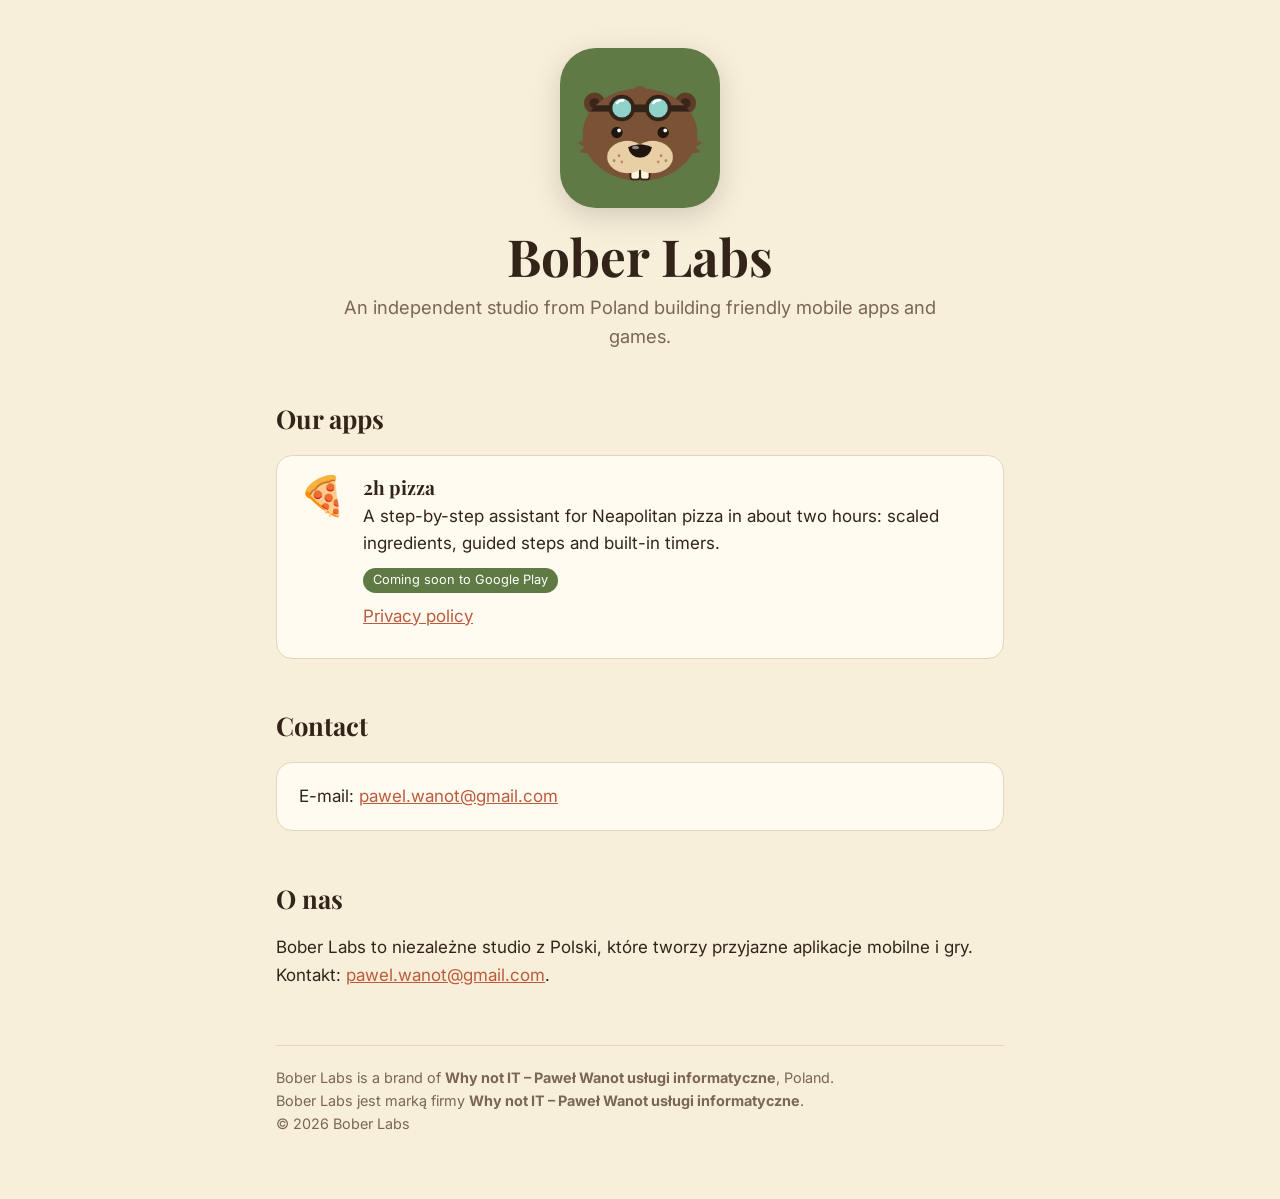
==== index.html @ 7337d67d "Bober Labs site: landing and 2h pizza privacy policy Co-Authored-By: Claude Opus 5.5 <noreply@anthro" ====
<!doctype html>
<html lang="en">
<head>
  <meta charset="utf-8">
  <meta name="viewport" content="width=device-width, initial-scale=1">
  <title>Bober Labs</title>
  <meta name="description" content="Bober Labs — independent studio making mobile apps and games.">
  <link rel="icon" type="image/png" href="icon.png">
  <link rel="preconnect" href="https://fonts.googleapis.com">
  <link rel="preconnect" href="https://fonts.gstatic.com" crossorigin>
  <link href="https://fonts.googleapis.com/css2?family=Inter:wght@400;600&family=Playfair+Display:wght@700&display=swap" rel="stylesheet">
  <link rel="stylesheet" href="style.css">
</head>
<body>
  <main class="wrap">
    <section class="hero">
      <img src="icon.png" alt="Bober Labs logo — a beaver wearing lab goggles">
      <h1>Bober Labs</h1>
      <p class="tagline">An independent studio from Poland building friendly mobile apps and games.</p>
    </section>

    <h2>Our apps</h2>
    <div class="card app">
      <div class="emoji" aria-hidden="true">🍕</div>
      <div>
        <h3>2h pizza</h3>
        <p>A step-by-step assistant for Neapolitan pizza in about two hours: scaled ingredients, guided steps and built-in timers.</p>
        <span class="badge">Coming soon to Google Play</span>
        <p class="links" style="margin-top:10px"><a href="2h-pizza/privacy/">Privacy policy</a></p>
      </div>
    </div>

    <h2>Contact</h2>
    <div class="card">
      <p style="margin:0">E-mail: <a href="mailto:pawel.wanot@gmail.com">pawel.wanot@gmail.com</a></p>
    </div>

    <h2>O nas</h2>
    <p>Bober Labs to niezależne studio z Polski, które tworzy przyjazne aplikacje mobilne i gry. Kontakt: <a href="mailto:pawel.wanot@gmail.com">pawel.wanot@gmail.com</a>.</p>

    <footer>
      Bober Labs is a brand of <strong>Why not IT – Paweł Wanot usługi informatyczne</strong>, Poland.<br>
      Bober Labs jest marką firmy <strong>Why not IT – Paweł Wanot usługi informatyczne</strong>.<br>
      © 2026 Bober Labs
    </footer>
  </main>
</body>
</html>
---- style.css ----
:root {
  --bg: #F7EFDA;
  --surface: #FFFBF1;
  --text: #33241A;
  --muted: #7A6653;
  --accent: #BC5B3C;
  --olive: #5F7A44;
  --line: #E4D6B8;
}
@media (prefers-color-scheme: dark) {
  :root {
    --bg: #1E1611;
    --surface: #2A1F18;
    --text: #F3E7CF;
    --muted: #BFA88A;
    --accent: #E08262;
    --olive: #9DBB7C;
    --line: #3D2F25;
  }
}
* { box-sizing: border-box; }
html { -webkit-text-size-adjust: 100%; }
body {
  margin: 0;
  background: var(--bg);
  color: var(--text);
  font: 17px/1.6 "Inter", system-ui, -apple-system, "Segoe UI", Roboto, sans-serif;
}
a { color: var(--accent); }
.wrap { max-width: 760px; margin: 0 auto; padding: 48px 16px 64px; }
h1, h2, h3 { font-family: "Playfair Display", Georgia, serif; line-height: 1.2; }
h1 { font-size: clamp(2.2rem, 6vw, 3.2rem); margin: 0.2em 0 0.1em; }
h2 { font-size: 1.6rem; margin-top: 2em; }
h3 { font-size: 1.2rem; margin-top: 1.6em; }
.hero { text-align: center; }
.hero img { width: 160px; height: 160px; border-radius: 36px; box-shadow: 0 8px 28px rgba(51, 36, 26, 0.18); }
.tagline { color: var(--muted); font-size: 1.15rem; margin: 0 auto; max-width: 34em; }
.card {
  background: var(--surface);
  border: 1px solid var(--line);
  border-radius: 16px;
  padding: 20px 22px;
  margin: 16px 0;
}
.app { display: flex; gap: 16px; align-items: flex-start; }
.app .emoji { font-size: 2.4rem; line-height: 1; }
.app h3 { margin: 0 0 4px; }
.app p { margin: 0 0 8px; }
.badge {
  display: inline-block;
  font-size: 0.8rem;
  padding: 2px 10px;
  border-radius: 999px;
  background: var(--olive);
  color: #fff;
}
.links a { margin-right: 16px; }
footer {
  margin-top: 56px;
  padding-top: 20px;
  border-top: 1px solid var(--line);
  color: var(--muted);
  font-size: 0.9rem;
}
.lang { text-align: right; font-size: 0.95rem; }
.back { font-size: 0.95rem; }
hr { border: 0; border-top: 1px solid var(--line); margin: 48px 0; }
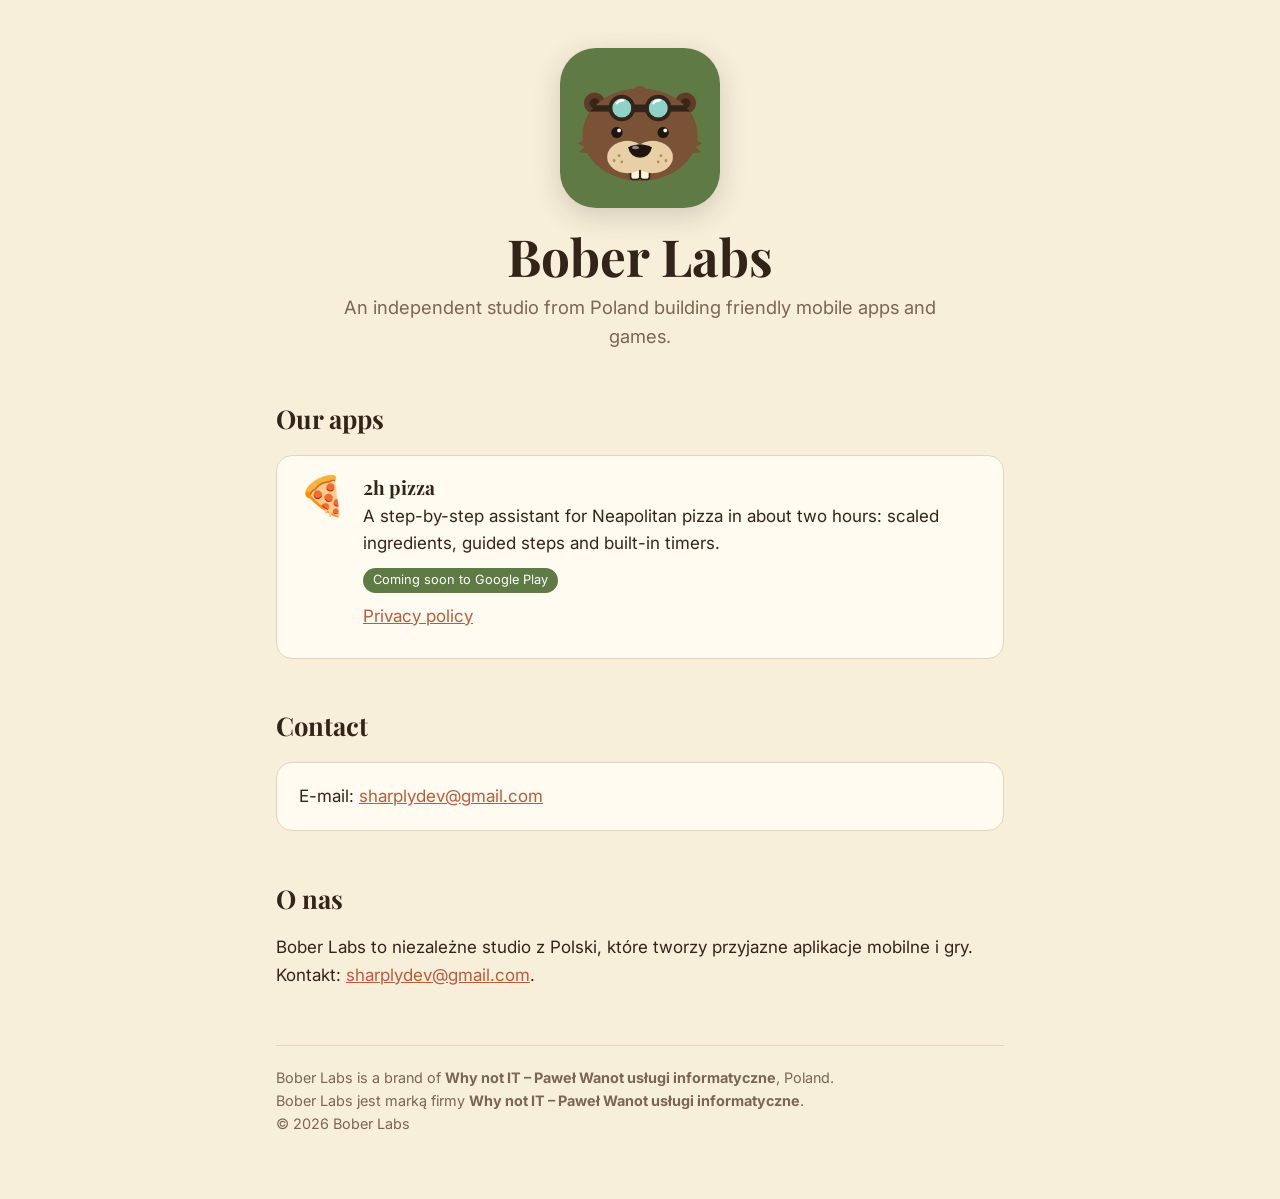
==== commit 57c4f045: "Use sharplydev@gmail.com as contact Co-Authored-By: Claude Opus 5.5 <noreply@anthropic.com>" ====
--- a/index.html
+++ b/index.html
@@ -32,11 +32,11 @@
 
     <h2>Contact</h2>
     <div class="card">
-      <p style="margin:0">E-mail: <a href="mailto:pawel.wanot@gmail.com">pawel.wanot@gmail.com</a></p>
+      <p style="margin:0">E-mail: <a href="mailto:sharplydev@gmail.com">sharplydev@gmail.com</a></p>
     </div>
 
     <h2>O nas</h2>
-    <p>Bober Labs to niezależne studio z Polski, które tworzy przyjazne aplikacje mobilne i gry. Kontakt: <a href="mailto:pawel.wanot@gmail.com">pawel.wanot@gmail.com</a>.</p>
+    <p>Bober Labs to niezależne studio z Polski, które tworzy przyjazne aplikacje mobilne i gry. Kontakt: <a href="mailto:sharplydev@gmail.com">sharplydev@gmail.com</a>.</p>
 
     <footer>
       Bober Labs is a brand of <strong>Why not IT – Paweł Wanot usługi informatyczne</strong>, Poland.<br>
